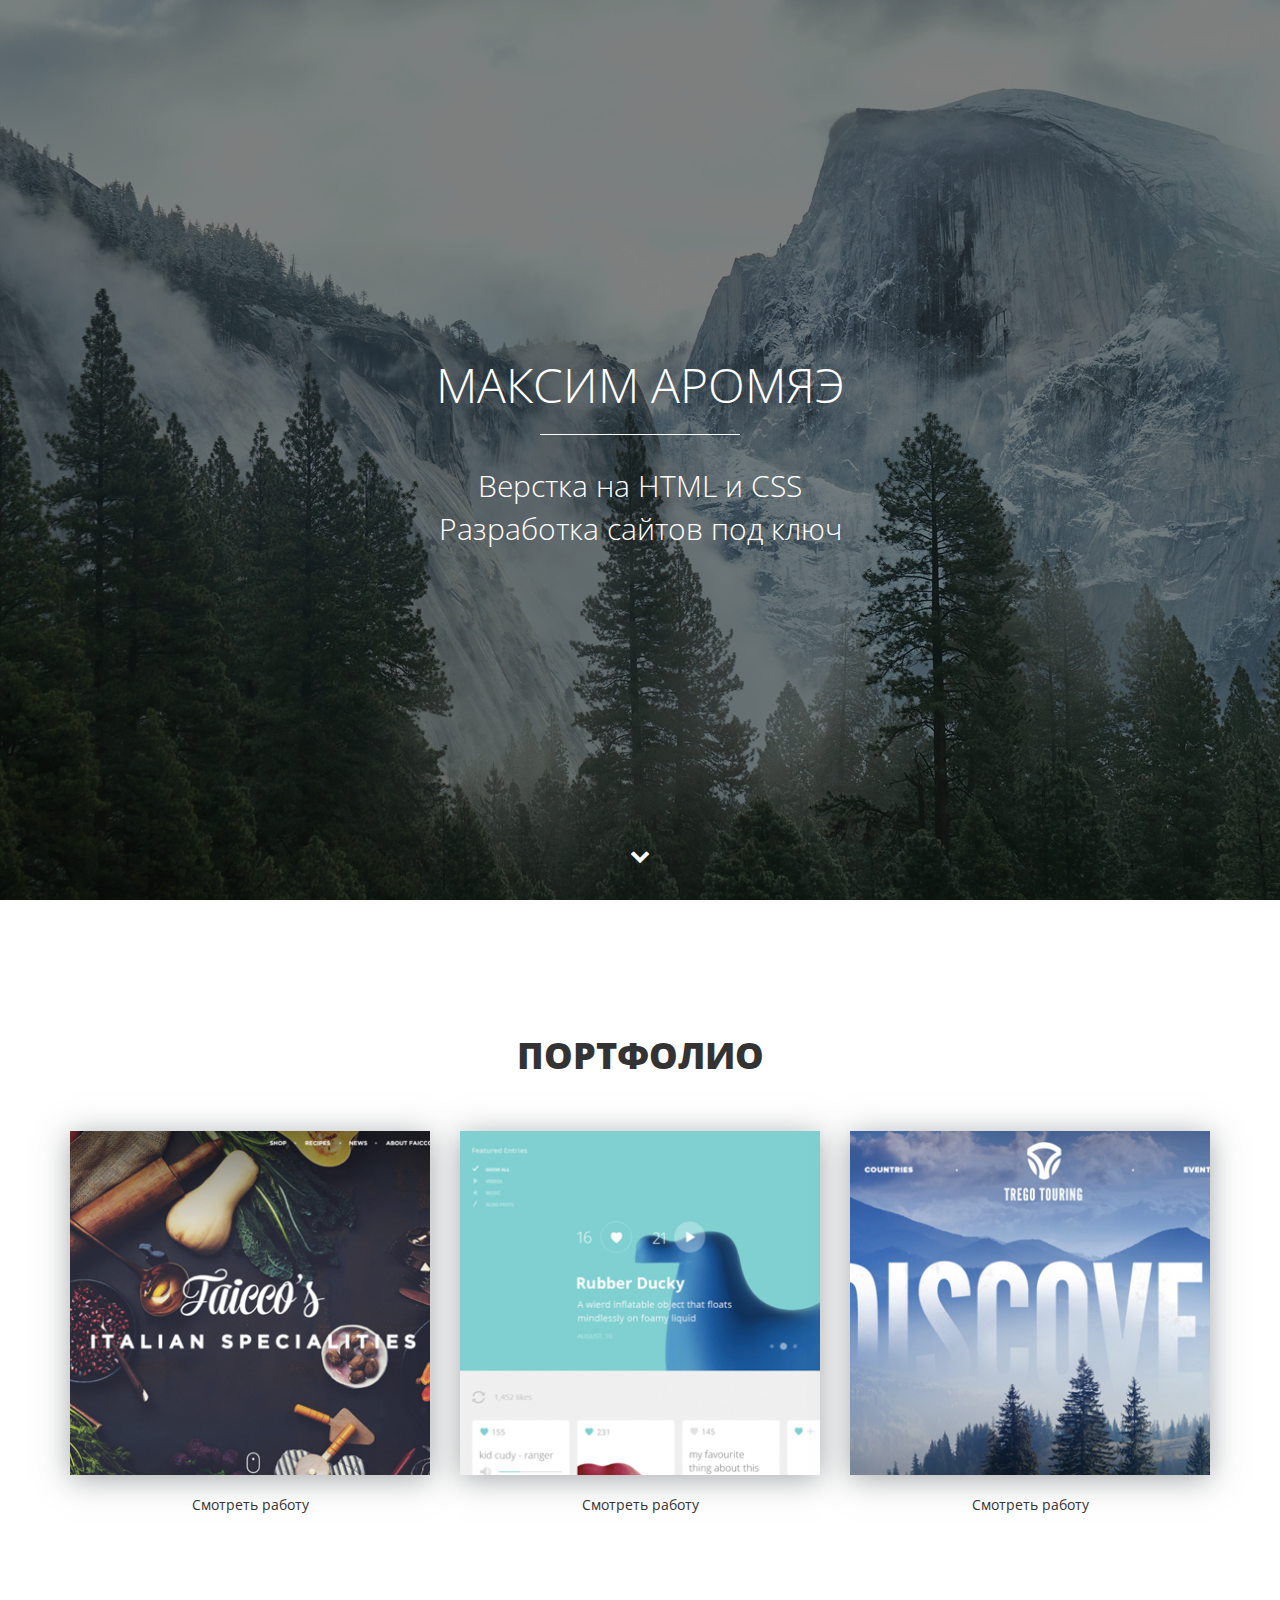
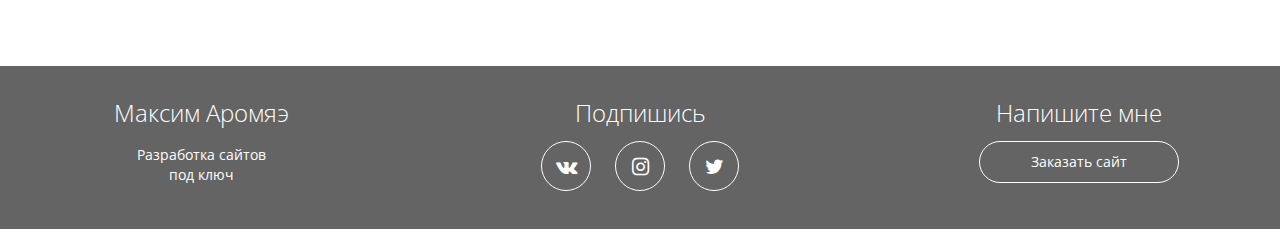
==== index.html @ a6836ca2 "Загрузили все файлы" ====
<!DOCTYPE html>
<html lang="ru">
  <head>
    <meta charset="utf-8">
    <meta http-equiv="X-UA-Compatible" content="IE=edge">
    <meta name="viewport" content="width=device-width, initial-scale=1">
    <meta property="og:url" content="">
    <meta property="og:type" content="website">
    <meta property="og:title" content="Артем Исламов - верстка сайтов на HTML и CSS">
    <meta property="og:image" content="">
    <meta property="og:description" content="Закажите разработку сайта без посредников от 5 990 рублей">
    <meta property="og:site_name" content="Портфолио верстальщика">
    <meta property="article:author" content="Артем Исламов">
    <title>Максим Аромяэ - Портфолио</title>
    <link href="css/bootstrap.min.css" rel="stylesheet">
    <link href="css/style.css" rel="stylesheet">
    <link rel="shortcut icon" type="image/x-icon" href="favicon.ico">
    <link href="https://fonts.googleapis.com/css?family=Open+Sans:400,700&amp;subset=cyrillic" rel="stylesheet">
    <link rel="stylesheet" href="css/fontello.css">
    <link rel="stylesheet" href="css/fontello-embedded.css">

    <!--[if lt IE 9]>
      <script src="https://oss.maxcdn.com/html5shiv/3.7.3/html5shiv.min.js"></script>
      <script src="https://oss.maxcdn.com/respond/1.4.2/respond.min.js"></script>
    <![endif]-->
  </head>
  <body>
  <div class="main">
    <div class="main-overlay"></div>
    <div class="wrapper">
      <div class="main-header">
        <h1>Максим Аромяэ</h1>
        <div class="main-line"></div>
        <p>Верстка на HTML и CSS<br>Разработка сайтов под ключ</p>
     </div>
    </div>
    <a href="#" class="main-down"><i class="icon-down"></i></a>
  </div>
  <div class="portfolio">
    <div class="container">
      <h2 class="section-header">
        Портфолио
      </h2>
      <div class="row">
        <div class="col-md-4">
          <div class="portfolio-block">
            <img src="img/portfolio/1.jpg" alt="Работа №1">
          <a data-toggle="modal" data-work='work-1' href="#work">Смотреть работу</a>
        </div>
        </div>
        <div class="col-md-4">
          <div class="portfolio-block">
            <img src="img/portfolio/2.jpg" alt="Работа №2">
            <a data-toggle="modal" data-work='work-2' href="#work">Смотреть работу</a>
          </div>
        </div>
        <div class="col-md-4">
          <div class="portfolio-block">
            <img src="img/portfolio/3.jpg" alt="Работа №3">

            <a data-toggle="modal" data-work='work-3' href="#work">Смотреть работу</a>
          </div>
        </div>
      </div>
    </div>
  </div>
  <div class="footer">
    <div class="container">
    <div class="row">
      <div class="col-md-3">
      <strong>Максим Аромяэ</strong>
      <p>Разработка сайтов<br> под ключ</p>
      </div>
      <div class="col-md-6">
        <strong>Подпишись</strong>
        <div class="social-links">
          <a href="#"><i class="icon-vk"></i></a>
          <a href="#"><i class="icon-instagram"></i></a>
          <a href="#"><i class="icon-twitter"></i></a>
        </div>
      </div>
      <div class="col-md-3"><strong>Напишите мне</strong><a href="https://vk.me/m.aromae" class="offer-btn">Заказать сайт</a></div>
    </div>
    </div>
  </div>
  <!-- Modal -->
<div class="modal fade" id="work" role="dialog">
  <div class="modal-dialog" role="document">
    <div class="modal-content">
      <div class="modal-header">
        <button type="button" class="close" data-dismiss="modal" aria-label="Close"><span aria-hidden="true">&times;</span></button>
        <h4 class="modal-title">Описание</h4>
      </div>
      <div class="modal-body">
       
      </div>
      <div class="modal-footer">
      </div>
    </div>
  </div>
</div>

    <!-- jQuery (necessary for Bootstrap's JavaScript plugins) -->
    <script src="https://ajax.googleapis.com/ajax/libs/jquery/1.12.4/jquery.min.js"></script>
    <script src="js/bootstrap.min.js"></script>
    <script>
      $(function() {
        var link = $('a[data-toggle="modal"]');
        link.on('click',function(event){
          var work = $(this).attr('data-work');
          var modal = $('.modal');
          modal.find('.modal-body').load(work+'.html');
        });
      });
    </script>
  </body>
</html>
---- css/style.css ----
body {
	font-family: 'Open Sans', sans-serif;
}
html{
	font-size: 10px;
}
a:active, a:focus, a:visited {
	text-decoration: none;
	outline: none;
}
.wrapper {
	display:table-cell;
	vertical-align:middle;
}
.main {

	position: relative;
	display:table;
	text-align: center;
	background-color: black;
	color: #fff;
	width: 100%;
	height: 100vh;
	background: #000 url(../img/main-bg.jpg) center center no-repeat;
}
.main-overlay {
	z-index: 1;
	height: 100%;
	width: 100%;
	position: absolute;
	background: rgba(0,0,0,0.5);
}
.main p {
	font-size: 3rem;
	font-weight: 300;
}
.main-header {
	position: relative;
	z-index: 2;
}
.main h1 {
	margin-bottom: 1.4rem;
	font-weight: 300;
	text-transform: uppercase;
	font-size: 4.8rem;
}
.main-line {
	height: 1px;
	width: 200px;
	background-color: #fff;
	margin: 0 auto;
}
.main-down {
	position: absolute;
	bottom: 2rem;
	color: #fff;
	z-index: 3;
	display: inline-block;
	font-size: 2rem;
	width: 50px;
	height: 50px;
	border-radius: 50%;
	line-height: 50px;
	border:1px solid transparent;
	left: 50%;
	margin-left: -25px;
	transition: 0.2s;
}
.main-down:hover {
color: #fff;
border-color: #fff;
}
/* Section with Portfolio */
.portfolio {
	padding: 10rem 0px;
	text-align: center;
}
.section-header {
	text-transform: uppercase;
	font-weight: 800;
	font-size: 3.6rem;
	margin-bottom: 5rem;
}
.portfolio img {
	width: 100%;
	max-width: 360px;
	box-shadow: 0px 4px 29px 0px rgba(87, 92, 97, 0.54)
}
.portfolio a{
	display: block;
	margin: 2rem auto 5rem;
	color:#333;
	border-bottom: 1px solid transparent;
	width: 12rem;

}
.portfolio a:hover{
	text-decoration: none;
	border-bottom: 1px dotted #333;
}
/* Footer */
.footer{
	background-color: #646464;
	text-align: center;
	color:#fff;
	padding: 3rem 0;
}
.footer strong {
	font-weight: 300;
	font-size: 2.4rem;
}
.social-links{
	margin-top: 1rem;
}
.social-links a {
	width: 5rem;
	height: 5rem;
	line-height: 5rem;
	display: inline-block;
	color:#fff;
	border: solid 1px #fff;
	border-radius: 50%;
	margin-left: 1rem;
	margin-right: 1rem;
	font-size: 2rem;
	transition: 0.2s;
}
.social-links a:hover {
	background-color: #fff;
	color:#646464;
}
.offer-btn {
	display: block;
	width: 80%;
	max-width: 200px;
	margin: 1rem auto;
	border:1px solid #fff;
	padding-top: 1rem;
	padding-bottom: 1rem;
	color: #fff;
	border-radius: 100px;
	transition: 0.2s;
}
.offer-btn:hover {
	background-color: #fff;
	color: #646464;
	text-decoration: none;
}
.modal img {
	width: 100%;
}
.modal-title {
	font-size: 2rem;
	font-weight: 800;
}
.close {
	background-color: transparent;
	border: none;
	font-size: 2.5rem;
	position: absolute;
	right: 2rem;
	top: 1rem;
}
.modal-btn {
	display: inline-block;
	padding:10px 20px;
	border: 1px solid #333;
	color: #333;
	border-radius: 5px;
}
.modal-btn:hover {
	background-color: #333;
	text-decoration: none;
	color:#fff;
}
@media (min-width: 0px) and (max-width: 780px) {
html {
	font-size: 7px;
}
.footer strong {
	margin: 2rem;
	display:inline-block;
}
.portfolio a{
	width: 20rem;
}
}
---- css/fontello.css ----
@font-face {
  font-family: 'fontello';
  src: url('../font/fontello.eot?97479850');
  src: url('../font/fontello.eot?97479850#iefix') format('embedded-opentype'),
       url('../font/fontello.woff2?97479850') format('woff2'),
       url('../font/fontello.woff?97479850') format('woff'),
       url('../font/fontello.ttf?97479850') format('truetype'),
       url('../font/fontello.svg?97479850#fontello') format('svg');
  font-weight: normal;
  font-style: normal;
}
/* Chrome hack: SVG is rendered more smooth in Windozze. 100% magic, uncomment if you need it. */
/* Note, that will break hinting! In other OS-es font will be not as sharp as it could be */
/*
@media screen and (-webkit-min-device-pixel-ratio:0) {
  @font-face {
    font-family: 'fontello';
    src: url('../font/fontello.svg?97479850#fontello') format('svg');
  }
}
*/
 
 [class^="icon-"]:before, [class*=" icon-"]:before {
  font-family: "fontello";
  font-style: normal;
  font-weight: normal;
  speak: none;
 
  display: inline-block;
  text-decoration: inherit;
  width: 1em;
  margin-right: .2em;
  text-align: center;
  /* opacity: .8; */
 
  /* For safety - reset parent styles, that can break glyph codes*/
  font-variant: normal;
  text-transform: none;
 
  /* fix buttons height, for twitter bootstrap */
  line-height: 1em;
 
  /* Animation center compensation - margins should be symmetric */
  /* remove if not needed */
  margin-left: .2em;
 
  /* you can be more comfortable with increased icons size */
  /* font-size: 120%; */
 
  /* Font smoothing. That was taken from TWBS */
  -webkit-font-smoothing: antialiased;
  -moz-osx-font-smoothing: grayscale;
 
  /* Uncomment for 3D effect */
  /* text-shadow: 1px 1px 1px rgba(127, 127, 127, 0.3); */
}
 
.icon-down:before { content: '\e800'; } /* '' */
.icon-twitter:before { content: '\f099'; } /* '' */
.icon-instagram:before { content: '\f16d'; } /* '' */
.icon-vk:before { content: '\f189'; } /* '' */
---- css/fontello-embedded.css ----
@font-face {
  font-family: 'fontello';
  src: url('../font/fontello.eot?46788622');
  src: url('../font/fontello.eot?46788622#iefix') format('embedded-opentype'),
       url('../font/fontello.svg?46788622#fontello') format('svg');
  font-weight: normal;
  font-style: normal;
}
@font-face {
  font-family: 'fontello';
  src: url('[data-uri]') format('woff'),
       url('[data-uri]') format('truetype');
}
/* Chrome hack: SVG is rendered more smooth in Windozze. 100% magic, uncomment if you need it. */
/* Note, that will break hinting! In other OS-es font will be not as sharp as it could be */
/*
@media screen and (-webkit-min-device-pixel-ratio:0) {
  @font-face {
    font-family: 'fontello';
    src: url('../font/fontello.svg?46788622#fontello') format('svg');
  }
}
*/
 
 [class^="icon-"]:before, [class*=" icon-"]:before {
  font-family: "fontello";
  font-style: normal;
  font-weight: normal;
  speak: none;
 
  display: inline-block;
  text-decoration: inherit;
  width: 1em;
  margin-right: .2em;
  text-align: center;
  /* opacity: .8; */
 
  /* For safety - reset parent styles, that can break glyph codes*/
  font-variant: normal;
  text-transform: none;
     
  /* fix buttons height, for twitter bootstrap */
  line-height: 1em;
 
  /* Animation center compensation - margins should be symmetric */
  /* remove if not needed */
  margin-left: .2em;
 
  /* you can be more comfortable with increased icons size */
  /* font-size: 120%; */
 
  /* Uncomment for 3D effect */
  /* text-shadow: 1px 1px 1px rgba(127, 127, 127, 0.3); */
}
.icon-down:before { content: '\e800'; } /* '' */
.icon-twitter:before { content: '\f099'; } /* '' */
.icon-instagram:before { content: '\f16d'; } /* '' */
.icon-vk:before { content: '\f189'; } /* '' */
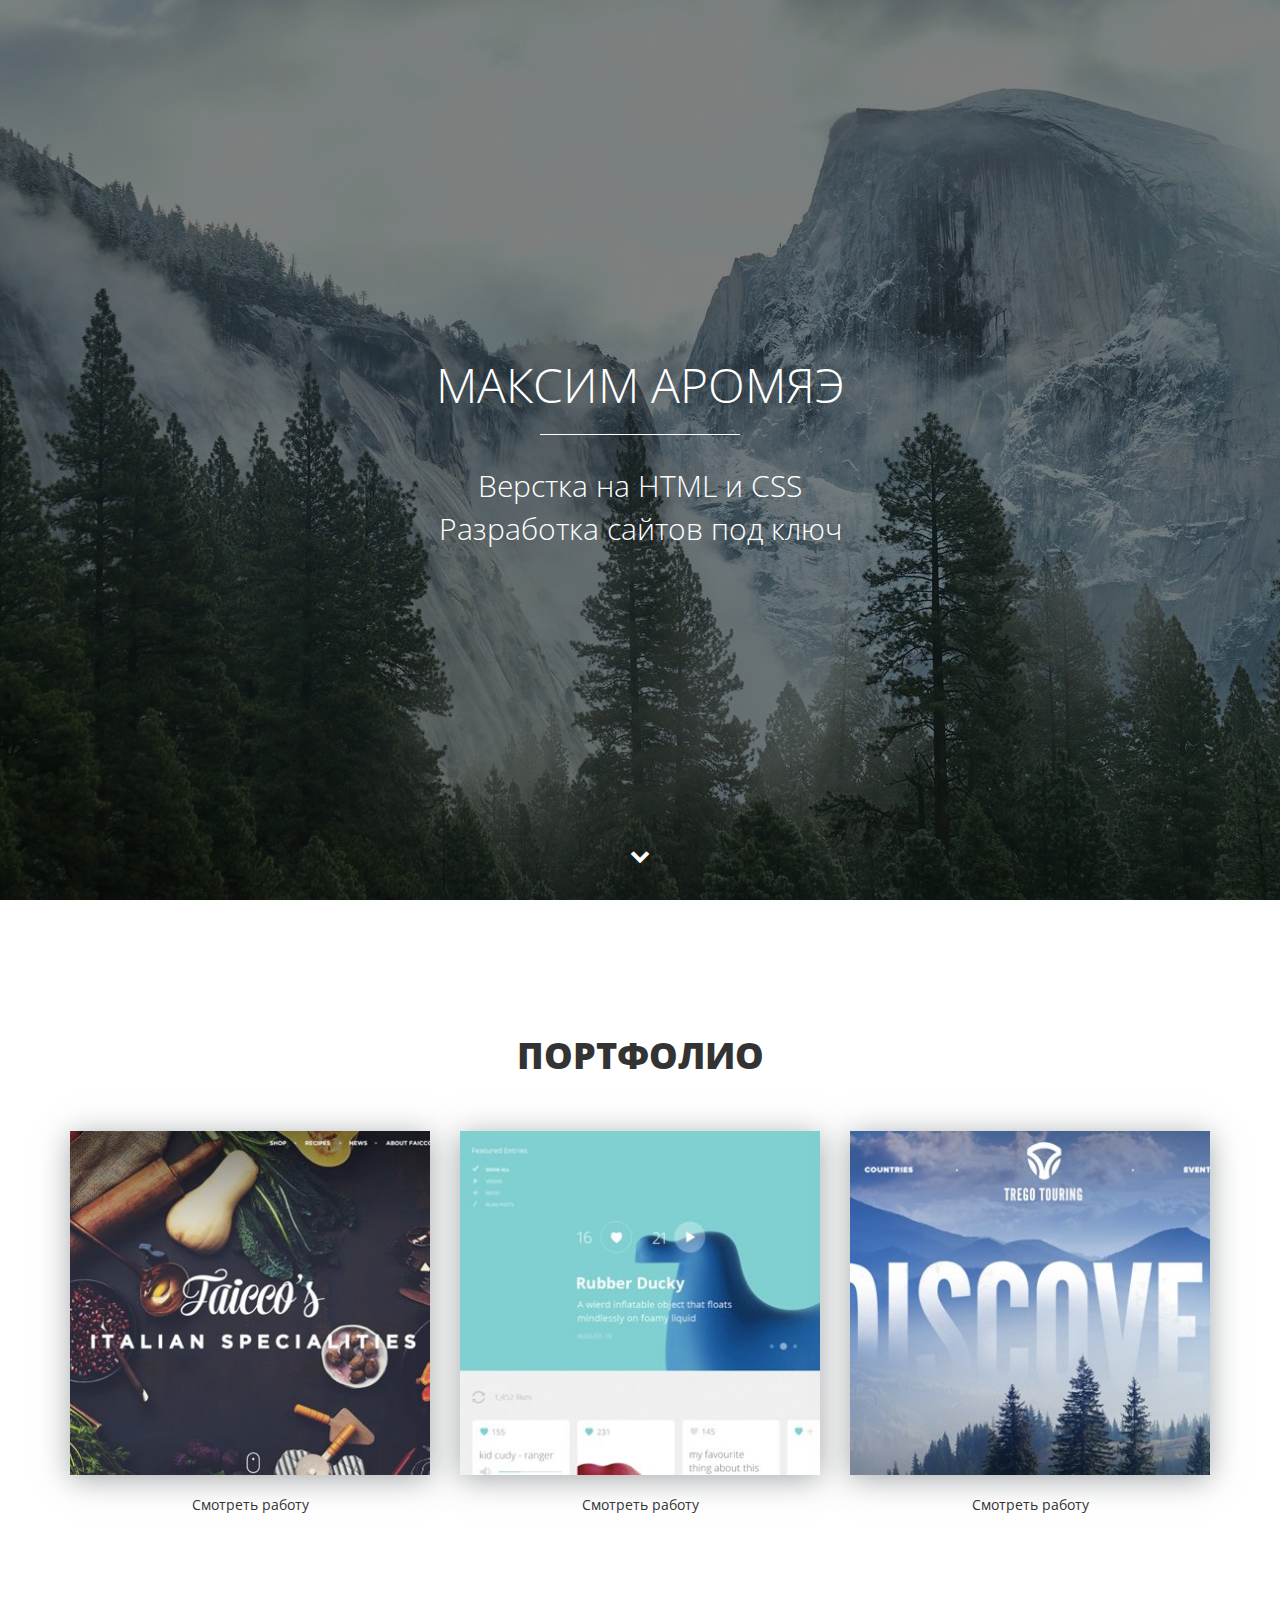
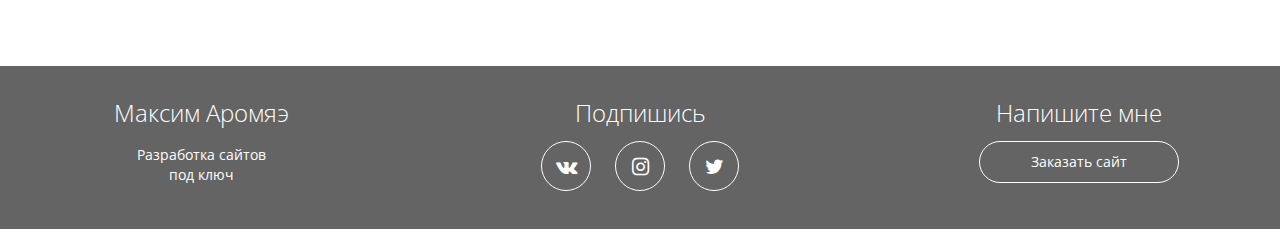
==== commit af2d812a: "Добавил ссылки на иконки" ====
--- a/index.html
+++ b/index.html
@@ -34,9 +34,9 @@
         <p>Верстка на HTML и CSS<br>Разработка сайтов под ключ</p>
      </div>
     </div>
-    <a href="#" class="main-down"><i class="icon-down"></i></a>
+    <a href="#portfolio" class="main-down slowly"><i class="icon-down"></i></a>
   </div>
-  <div class="portfolio">
+  <div class="portfolio" id ="portfolio">
     <div class="container">
       <h2 class="section-header">
         Портфолио
@@ -74,9 +74,9 @@
       <div class="col-md-6">
         <strong>Подпишись</strong>
         <div class="social-links">
-          <a href="#"><i class="icon-vk"></i></a>
-          <a href="#"><i class="icon-instagram"></i></a>
-          <a href="#"><i class="icon-twitter"></i></a>
+          <a href="https://vk.com/m.aromae"><i class="icon-vk"></i></a>
+          <a href="https://www.instagram.com/lmpulseee/"><i class="icon-instagram"></i></a>
+          <a href="https://twitter.com/"><i class="icon-twitter"></i></a>
         </div>
       </div>
       <div class="col-md-3"><strong>Напишите мне</strong><a href="https://vk.me/m.aromae" class="offer-btn">Заказать сайт</a></div>
@@ -113,5 +113,15 @@
         });
       });
     </script>
+    <script>
+      $(document).ready(function(){
+        $(".slowly").on("click", function(event){
+          event.preventDefault();
+          var id = $(this).attr('href'),
+          top = $(id).offset().top;
+          $('body,html').animate({scrollTop: top}, 800);
+        });
+      });
+    </script>
   </body>
 </html>